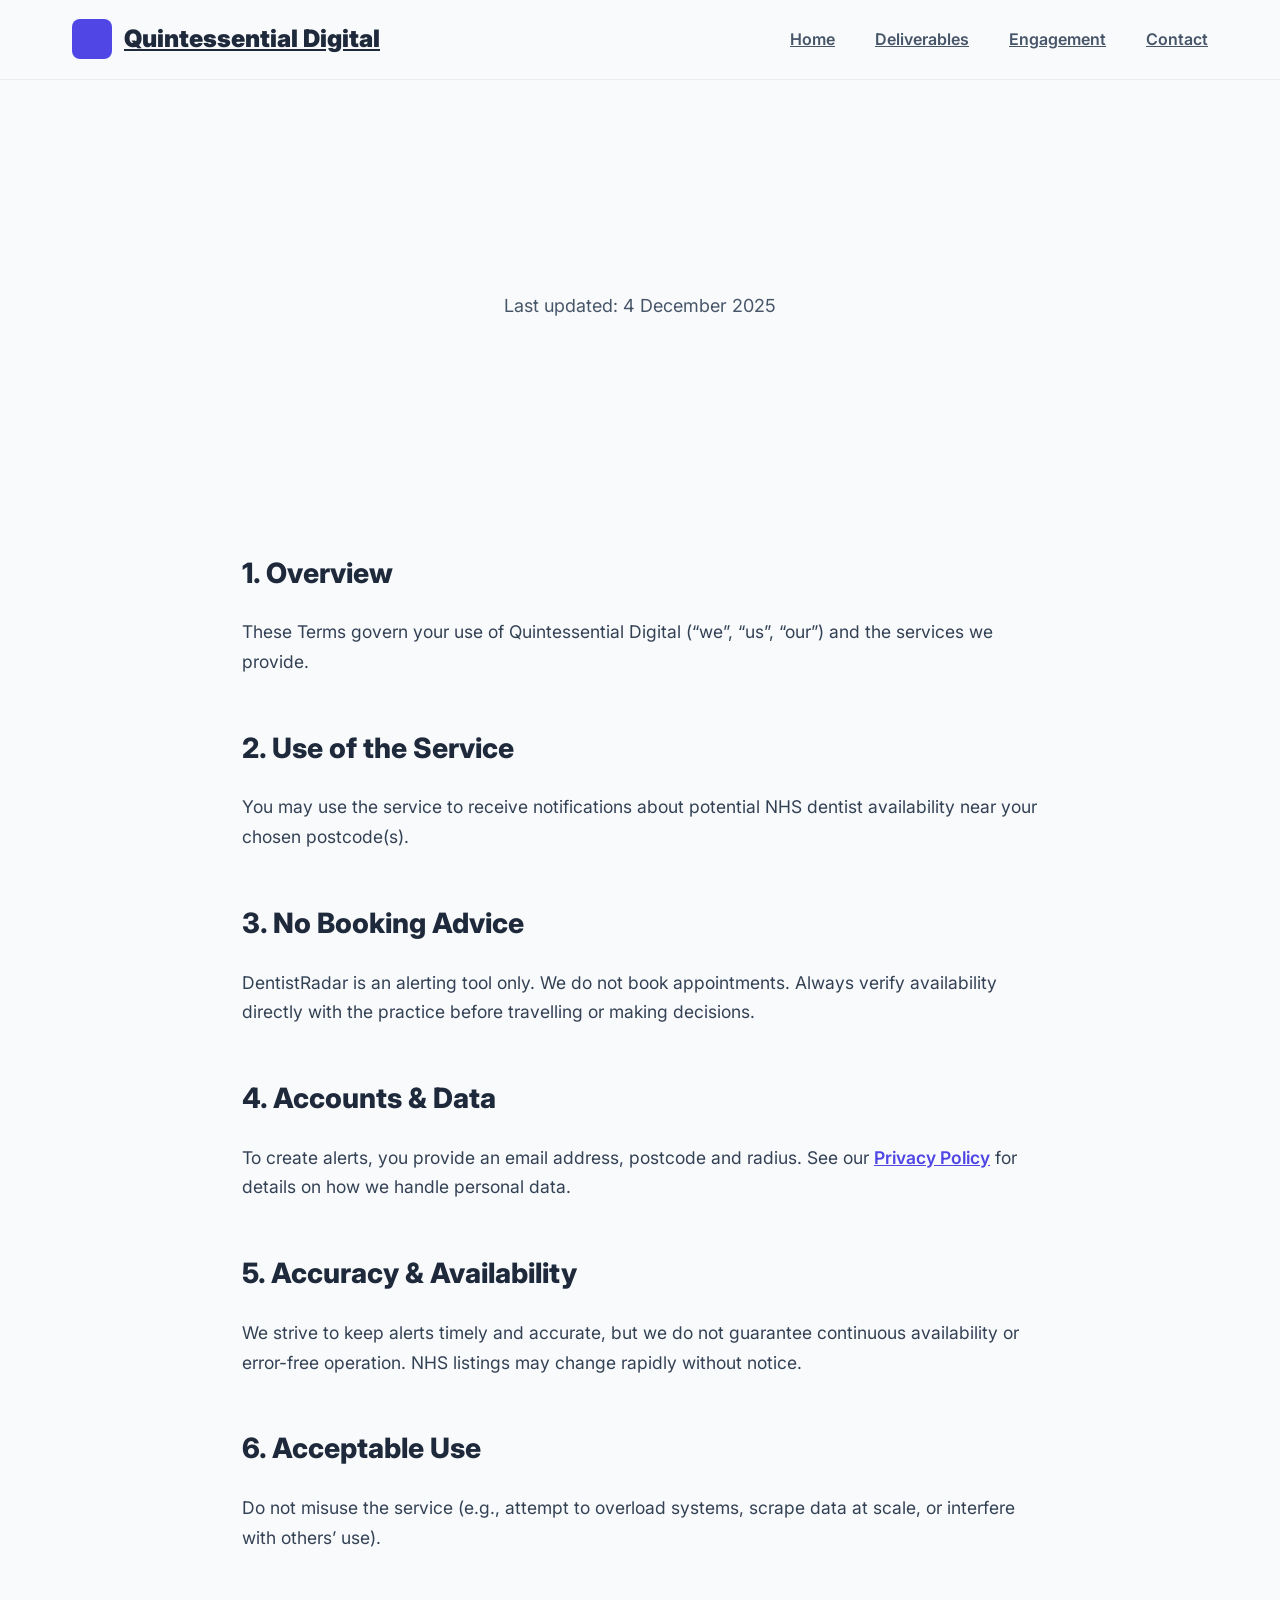
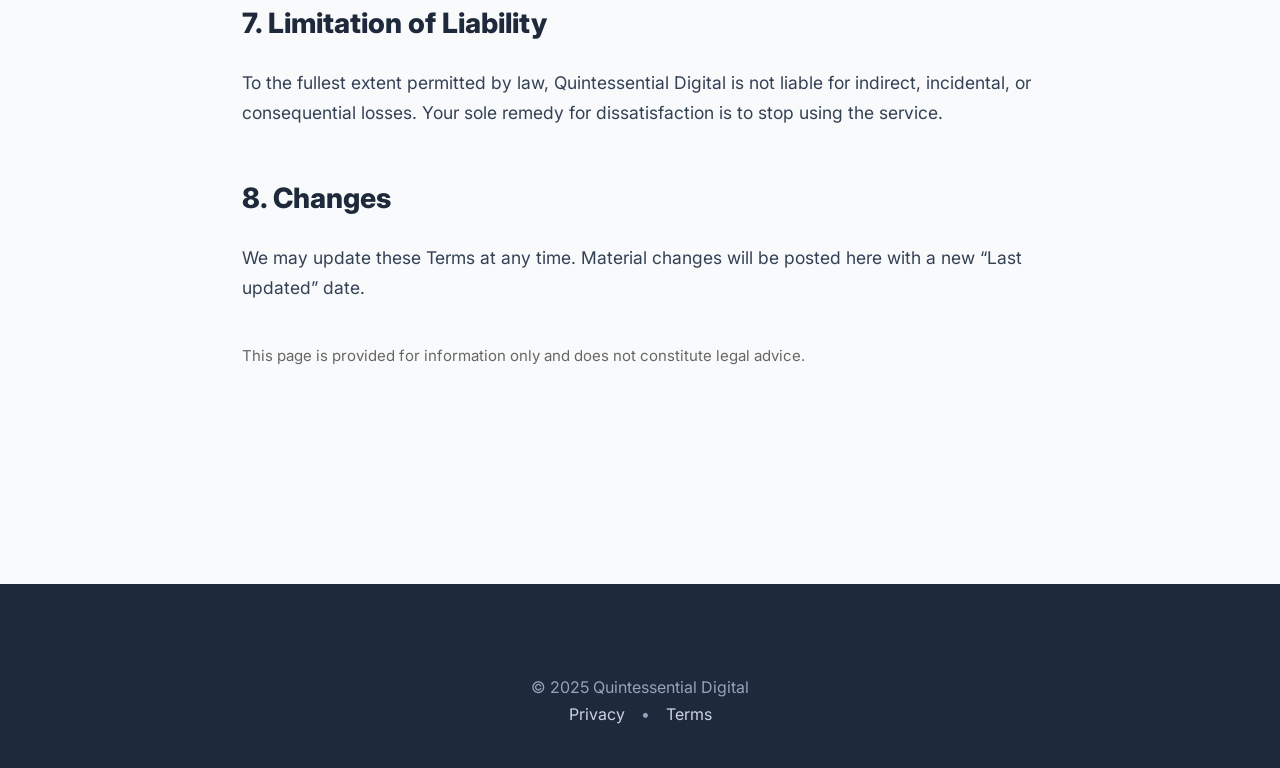
==== terms.html @ 56c413b9 "Create terms.html" ====
<!DOCTYPE html>
<html lang="en" class="scroll-smooth">
<head>
  <meta charset="UTF-8">
  <meta name="viewport" content="width=device-width, initial-scale=1.0">
  <title>Terms of Service — Quintessential Digital</title>
  <meta name="description" content="Terms of Service for Quintessential Digital advisory services." />

  <script async src="https://www.googletagmanager.com/gtag/js?id=G-7LXYSWBN54"></script>
  <script>
    window.dataLayer = window.dataLayer || [];
    function gtag(){dataLayer.push(arguments);}
    gtag('js', new Date());
    gtag('config', 'G-7LXYSWBN54');
  </script>

  <link rel="preconnect" href="https://fonts.googleapis.com">
  <link rel="preconnect" href="https://fonts.gstatic.com" crossorigin>
  <link href="https://fonts.googleapis.com/css2?family=Inter:wght@400;500;600;700;800;900&display=swap" rel="stylesheet">

  <style>
    :root{
      --bg:#f9fafb;--text:#1e293b;--primary:#4f46e5;--primary-light:#6366f1;--gray:#475569;
      --shadow:0 20px 40px rgba(0,0,0,0.08);
    }
    *{box-sizing:border-box;margin:0;padding:0;}
    body{font-family:'Inter',sans-serif;background:var(--bg);color:var(--text);line-height:1.7;overflow-x:hidden;}
    .container{max-width:1200px;margin:0 auto;padding:0 32px;}

    header{
      position:fixed;top:0;left:0;right:0;z-index:1000;
      background:var(--bg);backdrop-filter:blur(20px);
      border-bottom:1px solid rgba(0,0,0,0.05);
      height:80px;
    }
    .nav{
      display:flex;align-items:center;justify-content:space-between;
      height:100%;
    }
    .logo{
      font-size:24px;font-weight:900;color:var(--text);display:flex;align-items:center;gap:12px;
    }
    .logo-icon{
      width:40px;height:40px;background:var(--primary);border-radius:8px;
    }
    .nav-links{
      display:flex;gap:40px;font-weight:600;
    }
    .nav-links a{color:var(--gray);}
    .nav-links a:hover,.nav-links a.active{color:var(--primary);font-weight:700;}

    .small-hero{padding:180px 0 100px;text-align:center;}
    .small-hero h1{
      font-size:56px;font-weight:900;margin-bottom:16px;
      background:linear-gradient(135deg,var(--gray-900),var(--primary));
      -webkit-background-clip:text;-webkit-text-fill-color:transparent;
    }
    .small-hero p{font-size:18px;color:var(--gray);}

    .legal-text{max-width:860px;margin:0 auto;padding:0 32px;}
    .legal-text h2{
      font-size:28px;font-weight:800;margin:48px 0 20px;color:var(--text);
    }
    .legal-text p, .legal-text li{
      font-size:17.5px;color:#334155;margin-bottom:16px;
    }
    .legal-text ul{
      margin:20px 0;padding-left:32px;
    }
    .legal-text ul li{list-style:disc;}

    footer{
      background:#1e293b;color:#94a3b8;padding:90px 0 40px;text-align:center;font-size:16px;margin-top:120px;
    }
    footer a{color:#cbd5e1;margin:0 12px;text-decoration:none;}
    footer a:hover{color:white;}

    @media (max-width:1024px){
      .small-hero h1{font-size:44px;}
      .legal-text{padding:0 24px;}
    }
    @media (max-width:640px){
      .small-hero{padding:140px 0 80px;}
      .small-hero h1{font-size:38px;}
      .legal-text{padding:0 20px;}
    }
  </style>
</head>
<body>
  <header>
    <div class="container nav">
      <a href="/" class="logo" aria-label="Quintessential Digital">
        <span class="logo-icon" aria-hidden="true"></span>
        Quintessential Digital
      </a>
      <nav class="nav-links" aria-label="Primary navigation">
        <a href="/">Home</a>
        <a href="/#deliverables">Deliverables</a>
        <a href="/#engagement">Engagement</a>
        <a href="/#contact">Contact</a>
      </nav>
    </div>
  </header>

  <main>
    <section class="small-hero">
      <div class="container">
        <h1>Terms of Service</h1>
        <p>Last updated: 4 December 2025</p>
      </div>
    </section>

    <section style="padding:80px 0">
      <div class="legal-text">
        <h2>1. Overview</h2>
        <p>These Terms govern your use of Quintessential Digital (“we”, “us”, “our”) and the services we provide.</p>

        <h2>2. Use of the Service</h2>
        <p>You may use the service to receive notifications about potential NHS dentist availability near your chosen postcode(s).</p>

        <h2>3. No Booking Advice</h2>
        <p>DentistRadar is an alerting tool only. We do not book appointments. Always verify availability directly with the practice before travelling or making decisions.</p>

        <h2>4. Accounts & Data</h2>
        <p>To create alerts, you provide an email address, postcode and radius. See our <a href="privacy.html" style="color:var(--primary);font-weight:600">Privacy Policy</a> for details on how we handle personal data.</p>

        <h2>5. Accuracy & Availability</h2>
        <p>We strive to keep alerts timely and accurate, but we do not guarantee continuous availability or error-free operation. NHS listings may change rapidly without notice.</p>

        <h2>6. Acceptable Use</h2>
        <p>Do not misuse the service (e.g., attempt to overload systems, scrape data at scale, or interfere with others’ use).</p>

        <h2>7. Limitation of Liability</h2>
        <p>To the fullest extent permitted by law, Quintessential Digital is not liable for indirect, incidental, or consequential losses. Your sole remedy for dissatisfaction is to stop using the service.</p>

        <h2>8. Changes</h2>
        <p>We may update these Terms at any time. Material changes will be posted here with a new “Last updated” date.</p>

        <p style="margin-top:40px;color:#666;font-size:15px;">
          This page is provided for information only and does not constitute legal advice.
        </p>
      </div>
    </section>
  </main>

  <footer>
    <div class="container">
      © 2025 Quintessential Digital<br>
      <a href="privacy.html">Privacy</a> • <a href="terms.html">Terms</a>
    </div>
  </footer>
</body>
</html>
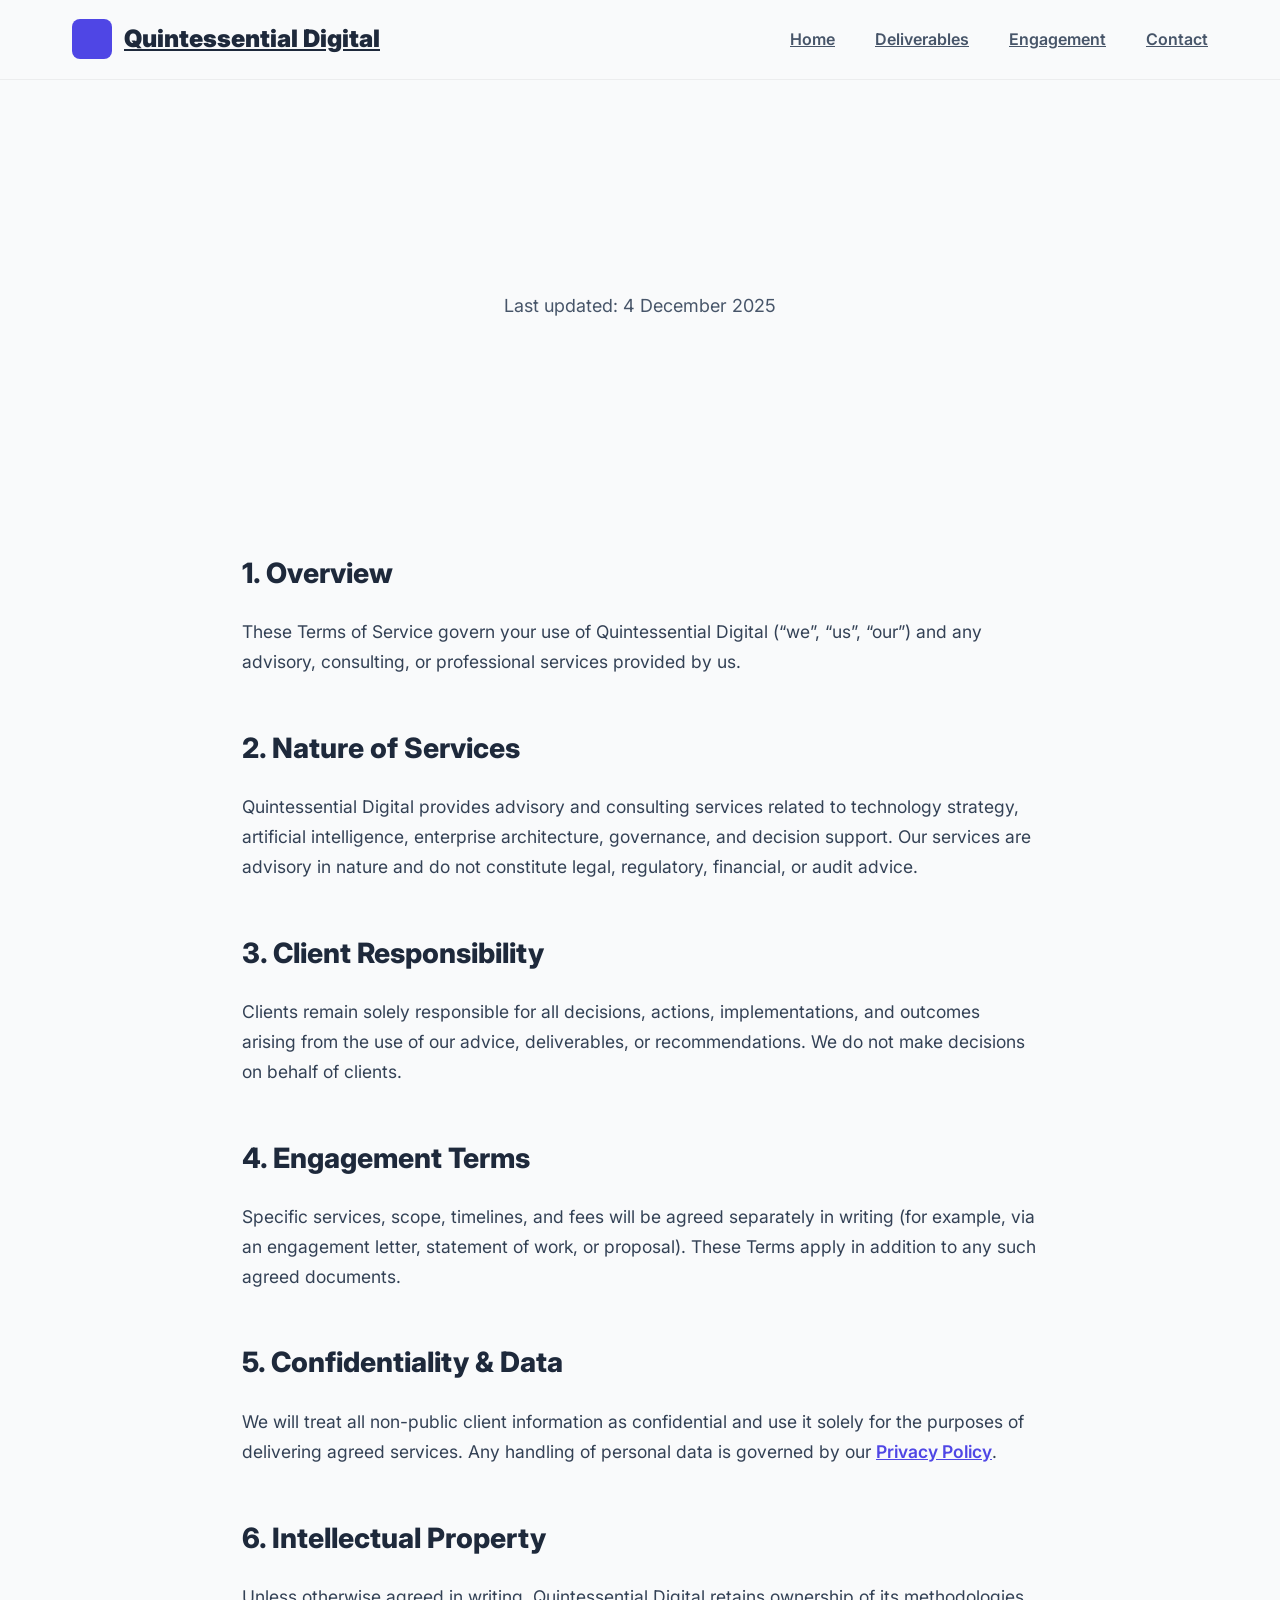
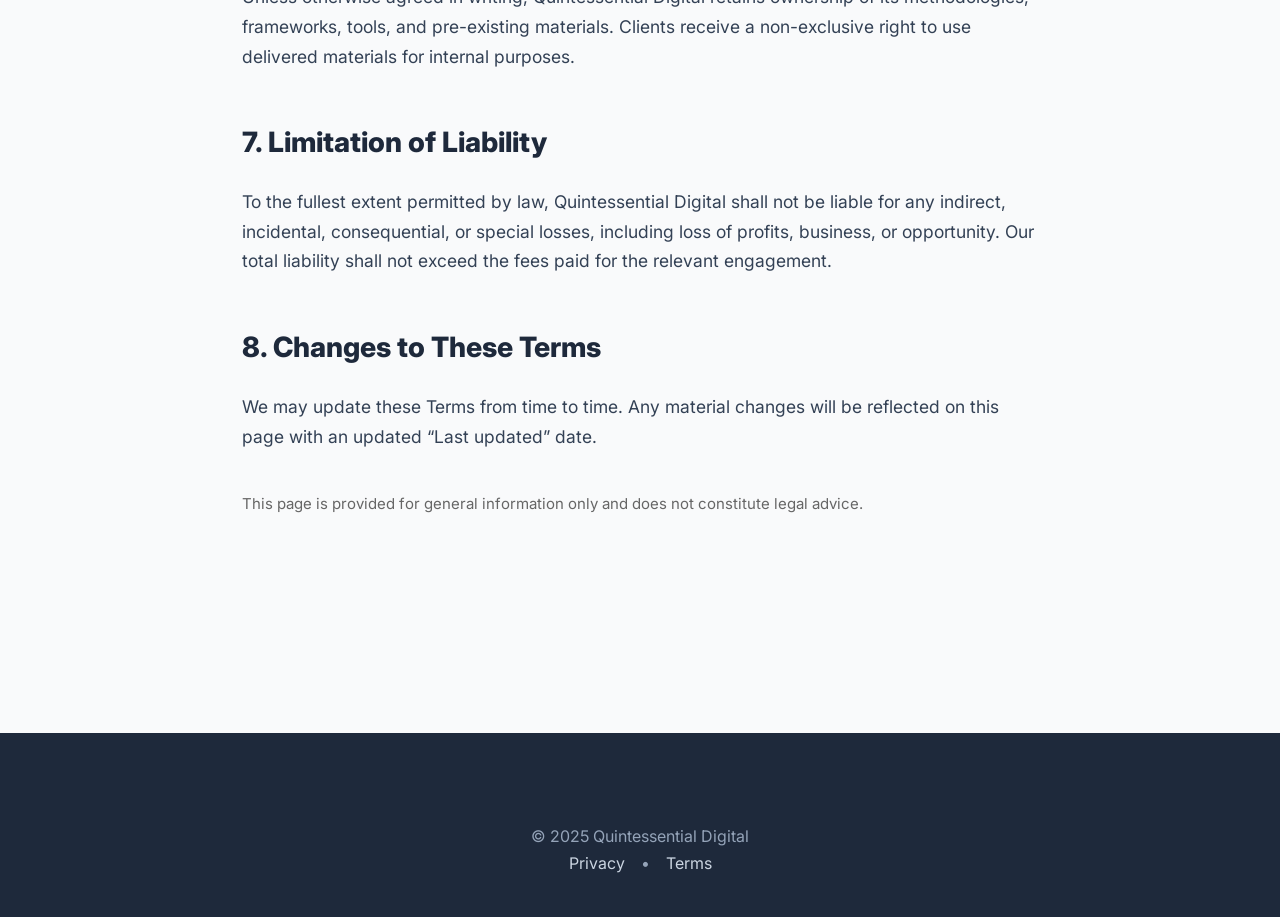
==== commit 8fa27edc: "Revise Terms of Service for clarity and detail" ====
--- a/terms.html
+++ b/terms.html
@@ -4,7 +4,7 @@
   <meta charset="UTF-8">
   <meta name="viewport" content="width=device-width, initial-scale=1.0">
   <title>Terms of Service — Quintessential Digital</title>
-  <meta name="description" content="Terms of Service for Quintessential Digital advisory services." />
+  <meta name="description" content="Terms of Service for Quintessential Digital advisory and consulting services." />
 
   <script async src="https://www.googletagmanager.com/gtag/js?id=G-7LXYSWBN54"></script>
   <script>
@@ -113,31 +113,62 @@
     <section style="padding:80px 0">
       <div class="legal-text">
         <h2>1. Overview</h2>
-        <p>These Terms govern your use of Quintessential Digital (“we”, “us”, “our”) and the services we provide.</p>
+        <p>
+          These Terms of Service govern your use of Quintessential Digital (“we”, “us”, “our”) and any advisory,
+          consulting, or professional services provided by us.
+        </p>
 
-        <h2>2. Use of the Service</h2>
-        <p>You may use the service to receive notifications about potential NHS dentist availability near your chosen postcode(s).</p>
+        <h2>2. Nature of Services</h2>
+        <p>
+          Quintessential Digital provides advisory and consulting services related to technology strategy,
+          artificial intelligence, enterprise architecture, governance, and decision support.
+          Our services are advisory in nature and do not constitute legal, regulatory, financial, or audit advice.
+        </p>
 
-        <h2>3. No Booking Advice</h2>
-        <p>DentistRadar is an alerting tool only. We do not book appointments. Always verify availability directly with the practice before travelling or making decisions.</p>
+        <h2>3. Client Responsibility</h2>
+        <p>
+          Clients remain solely responsible for all decisions, actions, implementations, and outcomes arising
+          from the use of our advice, deliverables, or recommendations.
+          We do not make decisions on behalf of clients.
+        </p>
 
-        <h2>4. Accounts & Data</h2>
-        <p>To create alerts, you provide an email address, postcode and radius. See our <a href="privacy.html" style="color:var(--primary);font-weight:600">Privacy Policy</a> for details on how we handle personal data.</p>
+        <h2>4. Engagement Terms</h2>
+        <p>
+          Specific services, scope, timelines, and fees will be agreed separately in writing (for example,
+          via an engagement letter, statement of work, or proposal).
+          These Terms apply in addition to any such agreed documents.
+        </p>
 
-        <h2>5. Accuracy & Availability</h2>
-        <p>We strive to keep alerts timely and accurate, but we do not guarantee continuous availability or error-free operation. NHS listings may change rapidly without notice.</p>
+        <h2>5. Confidentiality & Data</h2>
+        <p>
+          We will treat all non-public client information as confidential and use it solely for the purposes
+          of delivering agreed services.
+          Any handling of personal data is governed by our
+          <a href="privacy.html" style="color:var(--primary);font-weight:600">Privacy Policy</a>.
+        </p>
 
-        <h2>6. Acceptable Use</h2>
-        <p>Do not misuse the service (e.g., attempt to overload systems, scrape data at scale, or interfere with others’ use).</p>
+        <h2>6. Intellectual Property</h2>
+        <p>
+          Unless otherwise agreed in writing, Quintessential Digital retains ownership of its methodologies,
+          frameworks, tools, and pre-existing materials.
+          Clients receive a non-exclusive right to use delivered materials for internal purposes.
+        </p>
 
         <h2>7. Limitation of Liability</h2>
-        <p>To the fullest extent permitted by law, Quintessential Digital is not liable for indirect, incidental, or consequential losses. Your sole remedy for dissatisfaction is to stop using the service.</p>
+        <p>
+          To the fullest extent permitted by law, Quintessential Digital shall not be liable for any indirect,
+          incidental, consequential, or special losses, including loss of profits, business, or opportunity.
+          Our total liability shall not exceed the fees paid for the relevant engagement.
+        </p>
 
-        <h2>8. Changes</h2>
-        <p>We may update these Terms at any time. Material changes will be posted here with a new “Last updated” date.</p>
+        <h2>8. Changes to These Terms</h2>
+        <p>
+          We may update these Terms from time to time.
+          Any material changes will be reflected on this page with an updated “Last updated” date.
+        </p>
 
         <p style="margin-top:40px;color:#666;font-size:15px;">
-          This page is provided for information only and does not constitute legal advice.
+          This page is provided for general information only and does not constitute legal advice.
         </p>
       </div>
     </section>
